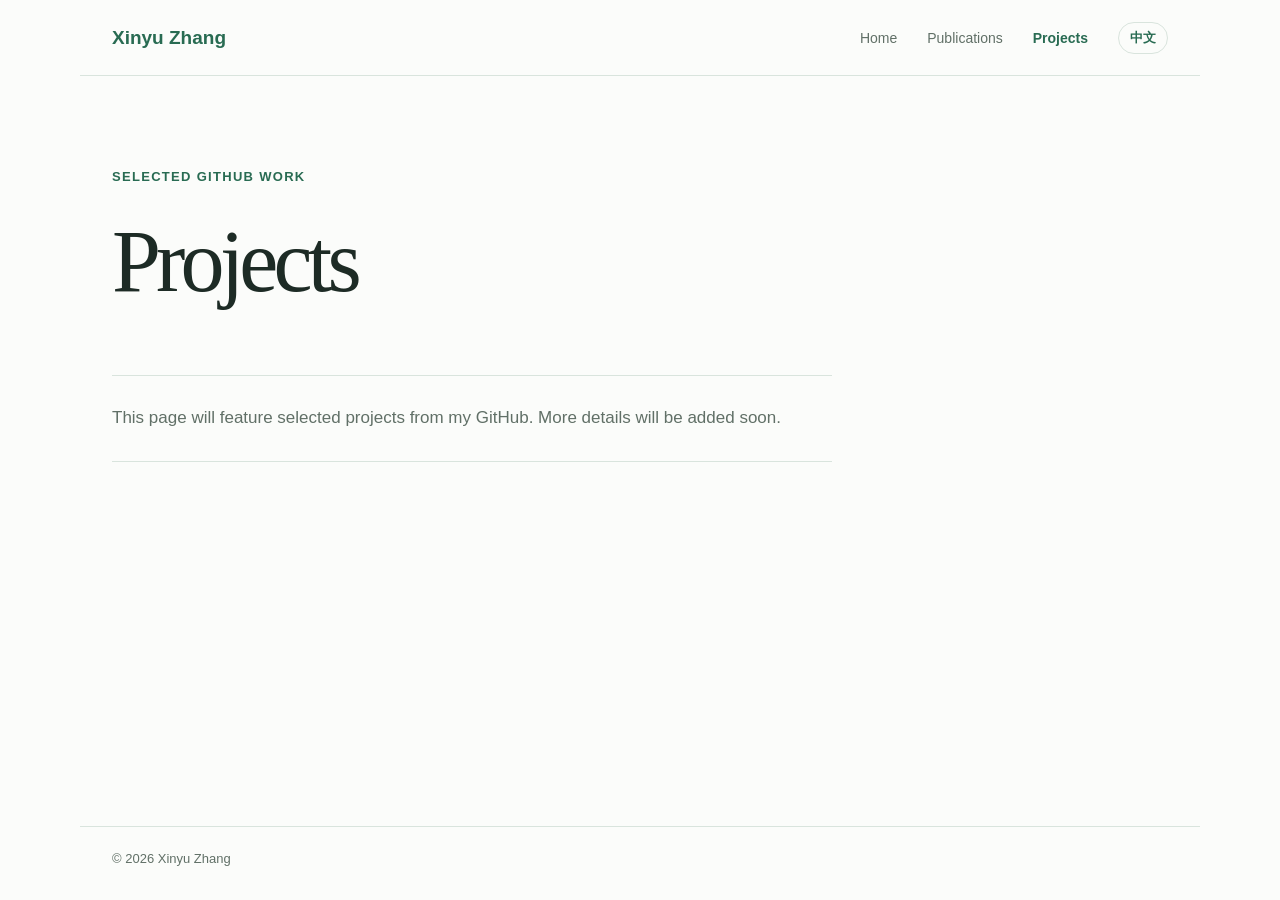
==== projects/index.html @ 84ab1a9f "Add standalone projects page" ====
<!doctype html>
<html lang="en">
<head>
  <meta charset="utf-8">
  <meta name="viewport" content="width=device-width, initial-scale=1">
  <meta name="description" content="GitHub projects by Xinyu Zhang.">
  <title>Projects | Xinyu Zhang</title>
  <link rel="icon" href="../favicon.svg" type="image/svg+xml">
  <link rel="stylesheet" href="../styles.css">
  <script src="../script.js" defer></script>
</head>
<body>
  <header class="site-header">
    <a class="brand" href="../">Xinyu Zhang</a>
    <button class="menu-button" type="button" aria-label="Toggle navigation" aria-expanded="false"><span></span><span></span></button>
    <nav class="nav" aria-label="Main navigation">
      <a href="../" data-en="Home" data-zh="首页">Home</a>
      <a href="../publications/" data-en="Publications" data-zh="论文">Publications</a>
      <a href="./" aria-current="page" data-en="Projects" data-zh="项目">Projects</a>
      <button class="language-toggle" type="button" aria-label="切换到中文">中文</button>
    </nav>
  </header>
  <main class="page">
    <div class="page-heading">
      <p class="eyebrow" data-en="Selected GitHub work" data-zh="GitHub 项目">Selected GitHub work</p>
      <h1 data-en="Projects" data-zh="项目">Projects</h1>
    </div>
    <div class="projects-placeholder">
      <p data-en="This page will feature selected projects from my GitHub. More details will be added soon." data-zh="此页面将用于展示我在 GitHub 上的精选项目，详细内容将于后续更新。">This page will feature selected projects from my GitHub. More details will be added soon.</p>
    </div>
  </main>
  <footer class="footer">© <span data-current-year></span> Xinyu Zhang</footer>
</body>
</html>
---- styles.css ----
:root { --ink:#1d2b25; --green:#286b52; --paper:#fbfcfa; --line:#d9e4dd; --muted:#617067; }
* { box-sizing:border-box; }
body { margin:0; background:var(--paper); color:var(--ink); font-family:Arial,Helvetica,sans-serif; -webkit-font-smoothing:antialiased; }
a { color:inherit; text-decoration:none; }
button { font:inherit; }
.site-header { height:76px; display:flex; align-items:center; justify-content:space-between; max-width:1120px; margin:0 auto; padding:0 32px; border-bottom:1px solid var(--line); }
.brand { color:var(--green); font-size:19px; font-weight:700; }
.nav { display:flex; align-items:center; gap:30px; }
.nav a { color:var(--muted); font-size:14px; }
.nav a:hover,.nav a[aria-current="page"] { color:var(--green); }
.nav a[aria-current="page"] { font-weight:700; }
.menu-button { display:none; border:0; background:transparent; padding:8px; }
.language-toggle { padding:6px 11px; border:1px solid var(--line); border-radius:999px; background:transparent; color:var(--green); font-size:13px; font-weight:700; cursor:pointer; }
.language-toggle:hover { background:#f1f6f2; }
.home,.page { max-width:1120px; min-height:calc(100vh - 150px); margin:0 auto; padding:90px 32px 110px; }
.home { display:flex; align-items:center; }
.home-grid { width:100%; display:grid; grid-template-columns:.72fr 1.28fr; gap:110px; align-items:start; }
.identity { min-width:0; text-align:center; overflow:hidden; }
.eyebrow { margin:0 0 30px; color:var(--green)!important; font-size:13px!important; font-weight:700; letter-spacing:.1em; text-transform:uppercase; white-space:nowrap; }
h1 { margin:0; font-family:Georgia,"Times New Roman",serif; font-size:clamp(60px,8vw,100px); font-weight:400; line-height:.98; letter-spacing:-.055em; }
.identity-intro { display:flex; flex-direction:column; align-items:center; gap:0; }
.identity-intro h1 { margin-top:24px; font-family:Georgia,"Times New Roman",serif; font-size:clamp(34px,3.4vw,48px); font-weight:700; line-height:1.08; letter-spacing:-.035em; }
.profile-photo { width:280px; max-width:100%; height:350px; max-height:350px; flex:0 0 auto; display:block; position:static; object-fit:cover; object-position:50% 48%; border:1px solid var(--line); background:transparent; }
.role { margin:14px 0 0; color:var(--muted); font-size:17px; line-height:1.5; }
.contact-email { display:block; margin-top:5px; color:var(--green); font-size:15px; line-height:1.5; }
.contact-email:hover { text-decoration:underline; }
.profile-links { display:flex; flex-wrap:wrap; justify-content:center; gap:12px 20px; margin-top:24px; }
.profile-links a { color:var(--green); font-size:14px; font-weight:700; }
.biography { padding-top:46px; }
.biography p { color:var(--ink); }
.biography p,.page-heading p,.project p { font-size:17px; line-height:1.75; }
.biography .lead { margin-top:0; font-family:Georgia,"Times New Roman",serif; font-size:27px; line-height:1.5; }
.biography .personal-intro { margin-top:0; }
.inline-links { margin-top:34px; }
.inline-links a,.page-heading a { color:var(--green); font-weight:700; }
.page { padding-top:90px; }
.page-heading { max-width:820px; margin-bottom:70px; }
.page-heading h1 { font-size:clamp(58px,7vw,88px); }
.page-heading p:last-child { max-width:680px; margin-top:26px; }
.publication-list,.project-list { border-top:1px solid var(--line); }
.subsection-heading { margin:110px 0 45px; }
.subsection-heading h2 { margin:0; font-family:Georgia,"Times New Roman",serif; font-size:clamp(46px,6vw,70px); font-weight:400; letter-spacing:-.045em; }
.publication { display:grid; grid-template-columns:90px 1fr; gap:30px; padding:30px 0; border-bottom:1px solid var(--line); }
.year { color:var(--green); font-size:14px; font-weight:700; }
.publication h2,.project h2 { margin:0; font-family:Georgia,"Times New Roman",serif; font-size:23px; font-weight:400; line-height:1.4; }
.publication h2 a:hover { color:var(--green); }
.publication p { margin:10px 0 0; color:var(--muted); font-size:15px; line-height:1.55; }
.publication .venue { color:var(--green); font-weight:700; }
.project { display:grid; grid-template-columns:1fr 1.35fr; gap:70px; padding:34px 0; border-bottom:1px solid var(--line); }
.project p { margin:0; }
.footer { max-width:1120px; margin:0 auto; padding:24px 32px; border-top:1px solid var(--line); color:var(--muted); font-size:13px; }
@media (max-width:760px) {
  .site-header { height:64px; padding:0 20px; }
  .menu-button { display:grid; gap:6px; cursor:pointer; }
  .menu-button span { width:24px; border-top:1px solid var(--ink); }
  .nav { display:none; position:absolute; top:64px; left:0; right:0; z-index:10; padding:24px 20px; background:var(--paper); border-top:1px solid var(--line); border-bottom:1px solid var(--line); flex-direction:column; }
  .nav.open { display:flex; }
  .home,.page { min-height:auto; padding:58px 20px 70px; }
  .home-grid { grid-template-columns:1fr; gap:48px; }
  .eyebrow { margin-bottom:24px; font-size:12px!important; white-space:normal; }
  .identity-intro h1 { margin-top:20px; font-size:36px; }
  .profile-photo { width:min(82vw,270px); height:auto; max-height:338px; aspect-ratio:4/5; }
  .role { font-size:16px; }
  .contact-email { font-size:14px; }
  .profile-links { margin-top:22px; }
  .biography { padding-top:0; text-align:left; }
  .page-heading { margin-bottom:50px; }
  .publication { grid-template-columns:54px 1fr; gap:16px; }
  .project { grid-template-columns:1fr; gap:12px; }
  .footer { padding:22px 20px; }
}

/* Compact publication page */
.publication-list { max-width:960px; }
.publication { grid-template-columns:64px 1fr; gap:22px; padding:20px 0; }
.publication h2 { font-size:20px; line-height:1.32; }
.publication p { margin-top:6px; line-height:1.42; }
.page-heading.publications-heading { margin-bottom:38px; }
.inline-links { display:flex; flex-wrap:wrap; gap:12px 24px; }
.projects-placeholder { max-width:720px; padding:28px 0; border-top:1px solid var(--line); border-bottom:1px solid var(--line); }
.projects-placeholder p { margin:0; color:var(--muted); font-size:17px; line-height:1.7; }
@media (max-width:760px) {
  .publication { grid-template-columns:48px 1fr; gap:12px; padding:18px 0; }
  .publication h2 { font-size:18px; }
}
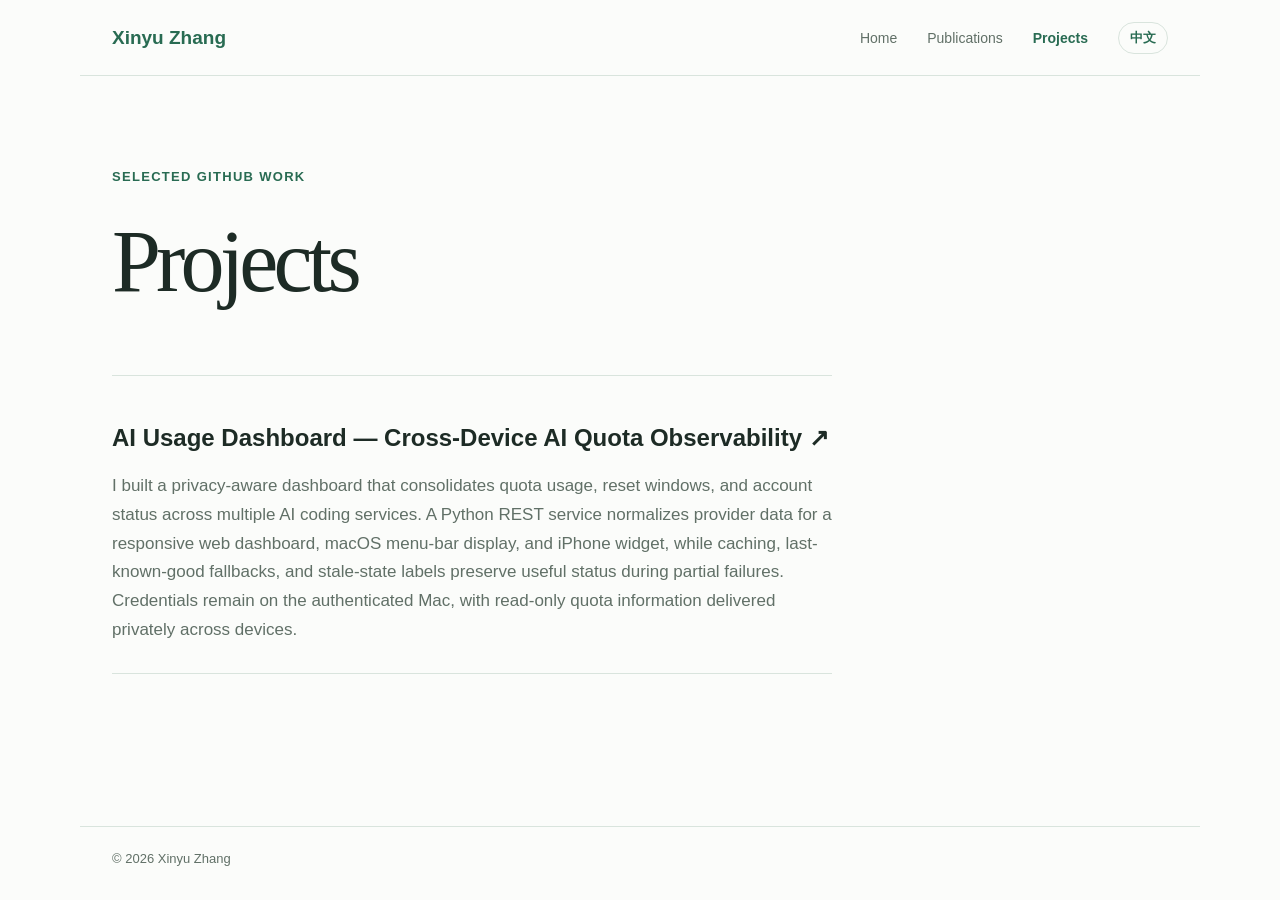
==== commit 8b7087a6: "Add AI usage dashboard to projects page" ====
--- a/projects/index.html
+++ b/projects/index.html
@@ -3,11 +3,14 @@
 <head>
   <meta charset="utf-8">
   <meta name="viewport" content="width=device-width, initial-scale=1">
+  <meta http-equiv="Cache-Control" content="no-cache, no-store, must-revalidate">
+  <meta http-equiv="Pragma" content="no-cache">
+  <meta http-equiv="Expires" content="0">
   <meta name="description" content="GitHub projects by Xinyu Zhang.">
   <title>Projects | Xinyu Zhang</title>
   <link rel="icon" href="../favicon.svg" type="image/svg+xml">
-  <link rel="stylesheet" href="../styles.css">
-  <script src="../script.js" defer></script>
+  <link rel="stylesheet" href="../styles.css?v=20260801d">
+  <script src="../script.js?v=20260801d" defer></script>
 </head>
 <body>
   <header class="site-header">
@@ -15,8 +18,8 @@
     <button class="menu-button" type="button" aria-label="Toggle navigation" aria-expanded="false"><span></span><span></span></button>
     <nav class="nav" aria-label="Main navigation">
       <a href="../" data-en="Home" data-zh="首页">Home</a>
-      <a href="../publications/" data-en="Publications" data-zh="论文">Publications</a>
-      <a href="./" aria-current="page" data-en="Projects" data-zh="项目">Projects</a>
+      <a href="/publications/?v=20260801d" data-en="Publications" data-zh="论文">Publications</a>
+      <a href="/projects/?v=20260801d" aria-current="page" data-en="Projects" data-zh="项目">Projects</a>
       <button class="language-toggle" type="button" aria-label="切换到中文">中文</button>
     </nav>
   </header>
@@ -25,9 +28,15 @@
       <p class="eyebrow" data-en="Selected GitHub work" data-zh="GitHub 项目">Selected GitHub work</p>
       <h1 data-en="Projects" data-zh="项目">Projects</h1>
     </div>
-    <div class="projects-placeholder">
-      <p data-en="This page will feature selected projects from my GitHub. More details will be added soon." data-zh="此页面将用于展示我在 GitHub 上的精选项目，详细内容将于后续更新。">This page will feature selected projects from my GitHub. More details will be added soon.</p>
-    </div>
+    <article class="projects-placeholder">
+      <h2>
+        <a href="https://github.com/XinyuIvy/ai-usage-check" target="_blank" rel="noopener noreferrer">
+          AI Usage Dashboard — Cross-Device AI Quota Observability ↗
+        </a>
+      </h2>
+      <p data-en="I built a privacy-aware dashboard that consolidates quota usage, reset windows, and account status across multiple AI coding services. A Python REST service normalizes provider data for a responsive web dashboard, macOS menu-bar display, and iPhone widget, while caching, last-known-good fallbacks, and stale-state labels preserve useful status during partial failures. Credentials remain on the authenticated Mac, with read-only quota information delivered privately across devices."
+         data-zh="我开发了一个注重隐私的跨设备仪表板，用于整合多个 AI 编程服务的配额使用情况、重置时间和账户状态。Python REST 服务将不同服务商的数据标准化，并供响应式网页、macOS 菜单栏和 iPhone 小组件共同使用；缓存、最近一次有效结果和过期状态标记可在部分服务故障时保留可解释的信息。登录凭据始终保留在已认证的 Mac 上，跨设备仅私密传输只读的配额信息。">I built a privacy-aware dashboard that consolidates quota usage, reset windows, and account status across multiple AI coding services. A Python REST service normalizes provider data for a responsive web dashboard, macOS menu-bar display, and iPhone widget, while caching, last-known-good fallbacks, and stale-state labels preserve useful status during partial failures. Credentials remain on the authenticated Mac, with read-only quota information delivered privately across devices.</p>
+    </article>
   </main>
   <footer class="footer">© <span data-current-year></span> Xinyu Zhang</footer>
 </body>
--- a/styles.css
+++ b/styles.css
@@ -14,7 +14,7 @@
 .language-toggle:hover { background:#f1f6f2; }
 .home,.page { max-width:1120px; min-height:calc(100vh - 150px); margin:0 auto; padding:90px 32px 110px; }
 .home { display:flex; align-items:center; }
-.home-grid { width:100%; display:grid; grid-template-columns:.72fr 1.28fr; gap:110px; align-items:start; }
+.home-grid { width:100%; display:grid; grid-template-columns:.68fr 1.32fr; gap:88px; align-items:start; }
 .identity { min-width:0; text-align:center; overflow:hidden; }
 .eyebrow { margin:0 0 30px; color:var(--green)!important; font-size:13px!important; font-weight:700; letter-spacing:.1em; text-transform:uppercase; white-space:nowrap; }
 h1 { margin:0; font-family:Georgia,"Times New Roman",serif; font-size:clamp(60px,8vw,100px); font-weight:400; line-height:.98; letter-spacing:-.055em; }
@@ -22,16 +22,17 @@
 .identity-intro h1 { margin-top:24px; font-family:Georgia,"Times New Roman",serif; font-size:clamp(34px,3.4vw,48px); font-weight:700; line-height:1.08; letter-spacing:-.035em; }
 .profile-photo { width:280px; max-width:100%; height:350px; max-height:350px; flex:0 0 auto; display:block; position:static; object-fit:cover; object-position:50% 48%; border:1px solid var(--line); background:transparent; }
 .role { margin:14px 0 0; color:var(--muted); font-size:17px; line-height:1.5; }
-.contact-email { display:block; margin-top:5px; color:var(--green); font-size:15px; line-height:1.5; }
+.expected-graduation { margin:3px 0 0; color:var(--muted); font-size:15px; line-height:1.5; }
+.contact-email { display:block; margin-top:3px; color:var(--green); font-size:15px; line-height:1.5; }
 .contact-email:hover { text-decoration:underline; }
 .profile-links { display:flex; flex-wrap:wrap; justify-content:center; gap:12px 20px; margin-top:24px; }
 .profile-links a { color:var(--green); font-size:14px; font-weight:700; }
 .biography { padding-top:46px; }
-.biography p { color:var(--ink); }
+.biography p { margin:0 0 20px; color:var(--ink); }
 .biography p,.page-heading p,.project p { font-size:17px; line-height:1.75; }
-.biography .lead { margin-top:0; font-family:Georgia,"Times New Roman",serif; font-size:27px; line-height:1.5; }
-.biography .personal-intro { margin-top:0; }
-.inline-links { margin-top:34px; }
+.biography .lead { margin-top:0; }
+.biography .personal-intro { margin:0; }
+.inline-links { margin-top:26px; }
 .inline-links a,.page-heading a { color:var(--green); font-weight:700; }
 .page { padding-top:90px; }
 .page-heading { max-width:820px; margin-bottom:70px; }
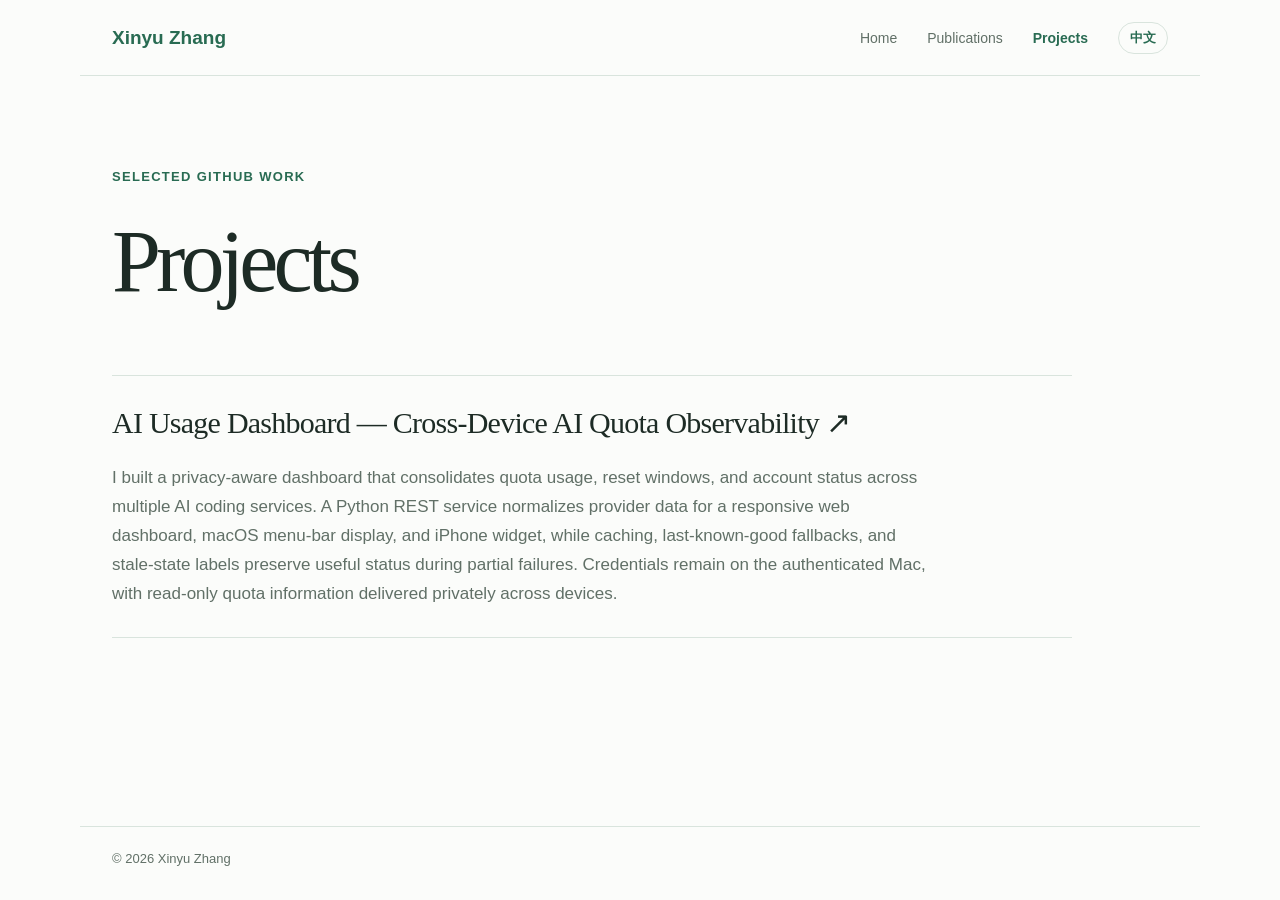
==== commit 16568396: "Refresh project page styles" ====
--- a/projects/index.html
+++ b/projects/index.html
@@ -9,8 +9,8 @@
   <meta name="description" content="GitHub projects by Xinyu Zhang.">
   <title>Projects | Xinyu Zhang</title>
   <link rel="icon" href="../favicon.svg" type="image/svg+xml">
-  <link rel="stylesheet" href="../styles.css?v=20260801d">
-  <script src="../script.js?v=20260801d" defer></script>
+  <link rel="stylesheet" href="../styles.css?v=20260801e">
+  <script src="../script.js?v=20260801e" defer></script>
 </head>
 <body>
   <header class="site-header">
@@ -18,8 +18,8 @@
     <button class="menu-button" type="button" aria-label="Toggle navigation" aria-expanded="false"><span></span><span></span></button>
     <nav class="nav" aria-label="Main navigation">
       <a href="../" data-en="Home" data-zh="首页">Home</a>
-      <a href="/publications/?v=20260801d" data-en="Publications" data-zh="论文">Publications</a>
-      <a href="/projects/?v=20260801d" aria-current="page" data-en="Projects" data-zh="项目">Projects</a>
+      <a href="/publications/?v=20260801e" data-en="Publications" data-zh="论文">Publications</a>
+      <a href="/projects/?v=20260801e" aria-current="page" data-en="Projects" data-zh="项目">Projects</a>
       <button class="language-toggle" type="button" aria-label="切换到中文">中文</button>
     </nav>
   </header>
--- a/styles.css
+++ b/styles.css
@@ -78,8 +78,10 @@
 .publication p { margin-top:6px; line-height:1.42; }
 .page-heading.publications-heading { margin-bottom:38px; }
 .inline-links { display:flex; flex-wrap:wrap; gap:12px 24px; }
-.projects-placeholder { max-width:720px; padding:28px 0; border-top:1px solid var(--line); border-bottom:1px solid var(--line); }
-.projects-placeholder p { margin:0; color:var(--muted); font-size:17px; line-height:1.7; }
+.projects-placeholder { width:100%; max-width:960px; padding:28px 0; border-top:1px solid var(--line); border-bottom:1px solid var(--line); }
+.projects-placeholder h2 { margin:0 0 22px; font-family:Georgia,"Times New Roman",serif; font-size:30px; font-weight:400; line-height:1.28; letter-spacing:-.025em; }
+.projects-placeholder h2 a:hover { color:var(--green); }
+.projects-placeholder p { margin:0; max-width:820px; color:var(--muted); font-size:17px; line-height:1.7; }
 @media (max-width:760px) {
   .publication { grid-template-columns:48px 1fr; gap:12px; padding:18px 0; }
   .publication h2 { font-size:18px; }
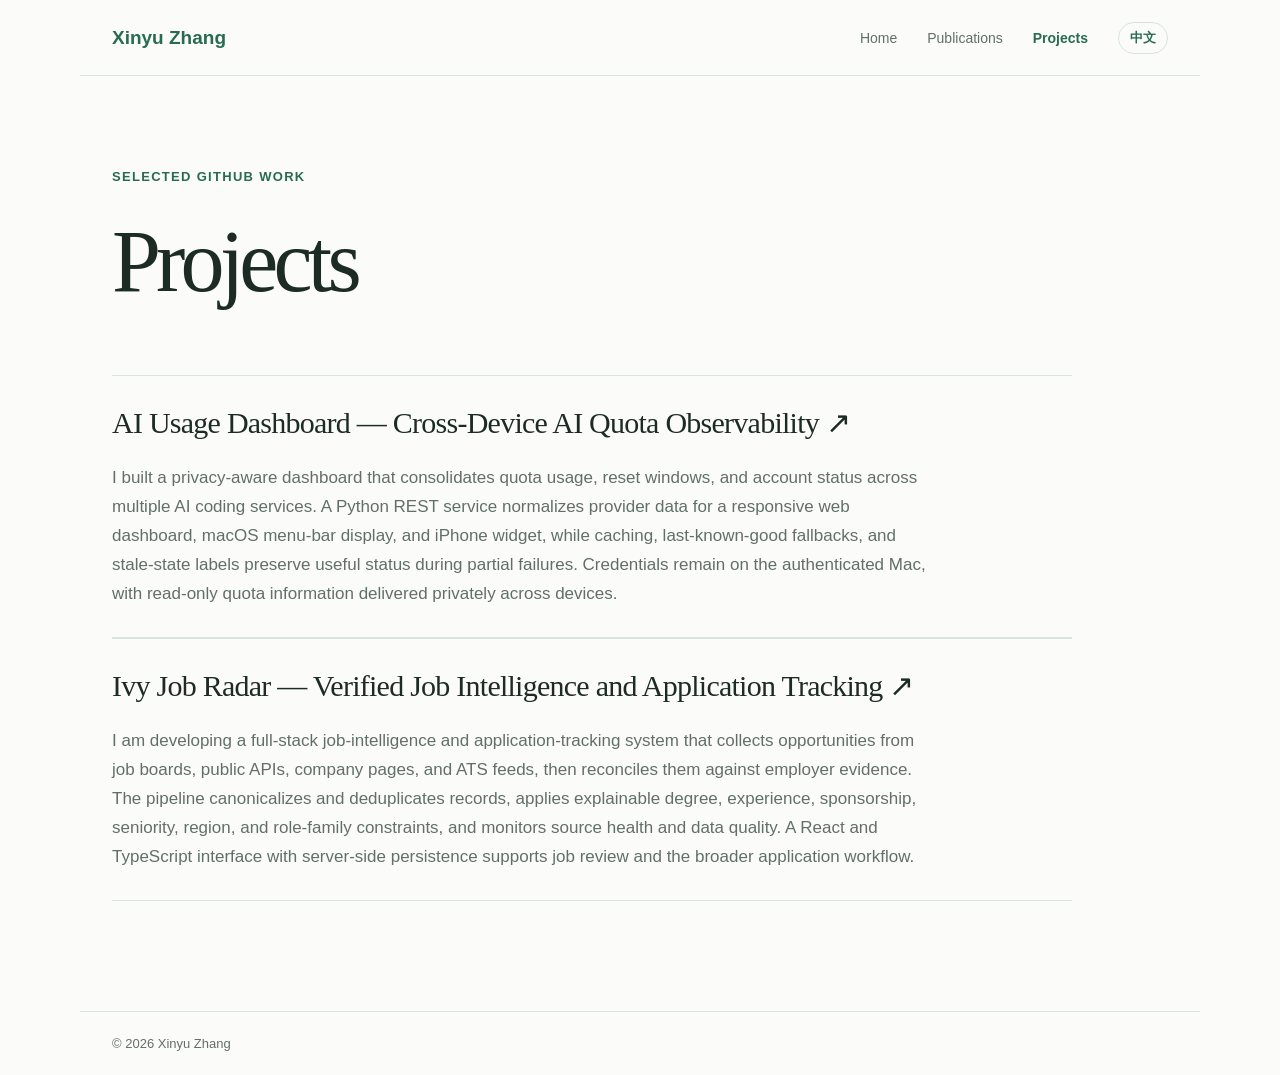
==== commit e374537e: "Add Ivy Job Radar to projects page" ====
--- a/projects/index.html
+++ b/projects/index.html
@@ -9,8 +9,8 @@
   <meta name="description" content="GitHub projects by Xinyu Zhang.">
   <title>Projects | Xinyu Zhang</title>
   <link rel="icon" href="../favicon.svg" type="image/svg+xml">
-  <link rel="stylesheet" href="../styles.css?v=20260801e">
-  <script src="../script.js?v=20260801e" defer></script>
+  <link rel="stylesheet" href="../styles.css?v=20260801f">
+  <script src="../script.js?v=20260801f" defer></script>
 </head>
 <body>
   <header class="site-header">
@@ -18,8 +18,8 @@
     <button class="menu-button" type="button" aria-label="Toggle navigation" aria-expanded="false"><span></span><span></span></button>
     <nav class="nav" aria-label="Main navigation">
       <a href="../" data-en="Home" data-zh="首页">Home</a>
-      <a href="/publications/?v=20260801e" data-en="Publications" data-zh="论文">Publications</a>
-      <a href="/projects/?v=20260801e" aria-current="page" data-en="Projects" data-zh="项目">Projects</a>
+      <a href="/publications/?v=20260801f" data-en="Publications" data-zh="论文">Publications</a>
+      <a href="/projects/?v=20260801f" aria-current="page" data-en="Projects" data-zh="项目">Projects</a>
       <button class="language-toggle" type="button" aria-label="切换到中文">中文</button>
     </nav>
   </header>
@@ -37,6 +37,15 @@
       <p data-en="I built a privacy-aware dashboard that consolidates quota usage, reset windows, and account status across multiple AI coding services. A Python REST service normalizes provider data for a responsive web dashboard, macOS menu-bar display, and iPhone widget, while caching, last-known-good fallbacks, and stale-state labels preserve useful status during partial failures. Credentials remain on the authenticated Mac, with read-only quota information delivered privately across devices."
          data-zh="我开发了一个注重隐私的跨设备仪表板，用于整合多个 AI 编程服务的配额使用情况、重置时间和账户状态。Python REST 服务将不同服务商的数据标准化，并供响应式网页、macOS 菜单栏和 iPhone 小组件共同使用；缓存、最近一次有效结果和过期状态标记可在部分服务故障时保留可解释的信息。登录凭据始终保留在已认证的 Mac 上，跨设备仅私密传输只读的配额信息。">I built a privacy-aware dashboard that consolidates quota usage, reset windows, and account status across multiple AI coding services. A Python REST service normalizes provider data for a responsive web dashboard, macOS menu-bar display, and iPhone widget, while caching, last-known-good fallbacks, and stale-state labels preserve useful status during partial failures. Credentials remain on the authenticated Mac, with read-only quota information delivered privately across devices.</p>
     </article>
+    <article class="projects-placeholder">
+      <h2>
+        <a href="https://github.com/XinyuIvy/ivy-job-radar" target="_blank" rel="noopener noreferrer">
+          Ivy Job Radar — Verified Job Intelligence and Application Tracking ↗
+        </a>
+      </h2>
+      <p data-en="I am developing a full-stack job-intelligence and application-tracking system that collects opportunities from job boards, public APIs, company pages, and ATS feeds, then reconciles them against employer evidence. The pipeline canonicalizes and deduplicates records, applies explainable degree, experience, sponsorship, seniority, region, and role-family constraints, and monitors source health and data quality. A React and TypeScript interface with server-side persistence supports job review and the broader application workflow."
+         data-zh="我正在开发一个全栈职位情报与申请管理系统，从招聘平台、公共 API、公司官网和 ATS 数据源收集职位，并利用雇主官方证据进行核验。数据流程会对记录进行标准化与去重，使用可解释的学历、经验、签证、职级、地区和岗位类别条件完成筛选，同时监控数据源健康状态与数据质量。React 与 TypeScript 界面结合服务端持久化，用于职位审阅和后续申请流程管理。">I am developing a full-stack job-intelligence and application-tracking system that collects opportunities from job boards, public APIs, company pages, and ATS feeds, then reconciles them against employer evidence. The pipeline canonicalizes and deduplicates records, applies explainable degree, experience, sponsorship, seniority, region, and role-family constraints, and monitors source health and data quality. A React and TypeScript interface with server-side persistence supports job review and the broader application workflow.</p>
+    </article>
   </main>
   <footer class="footer">© <span data-current-year></span> Xinyu Zhang</footer>
 </body>
